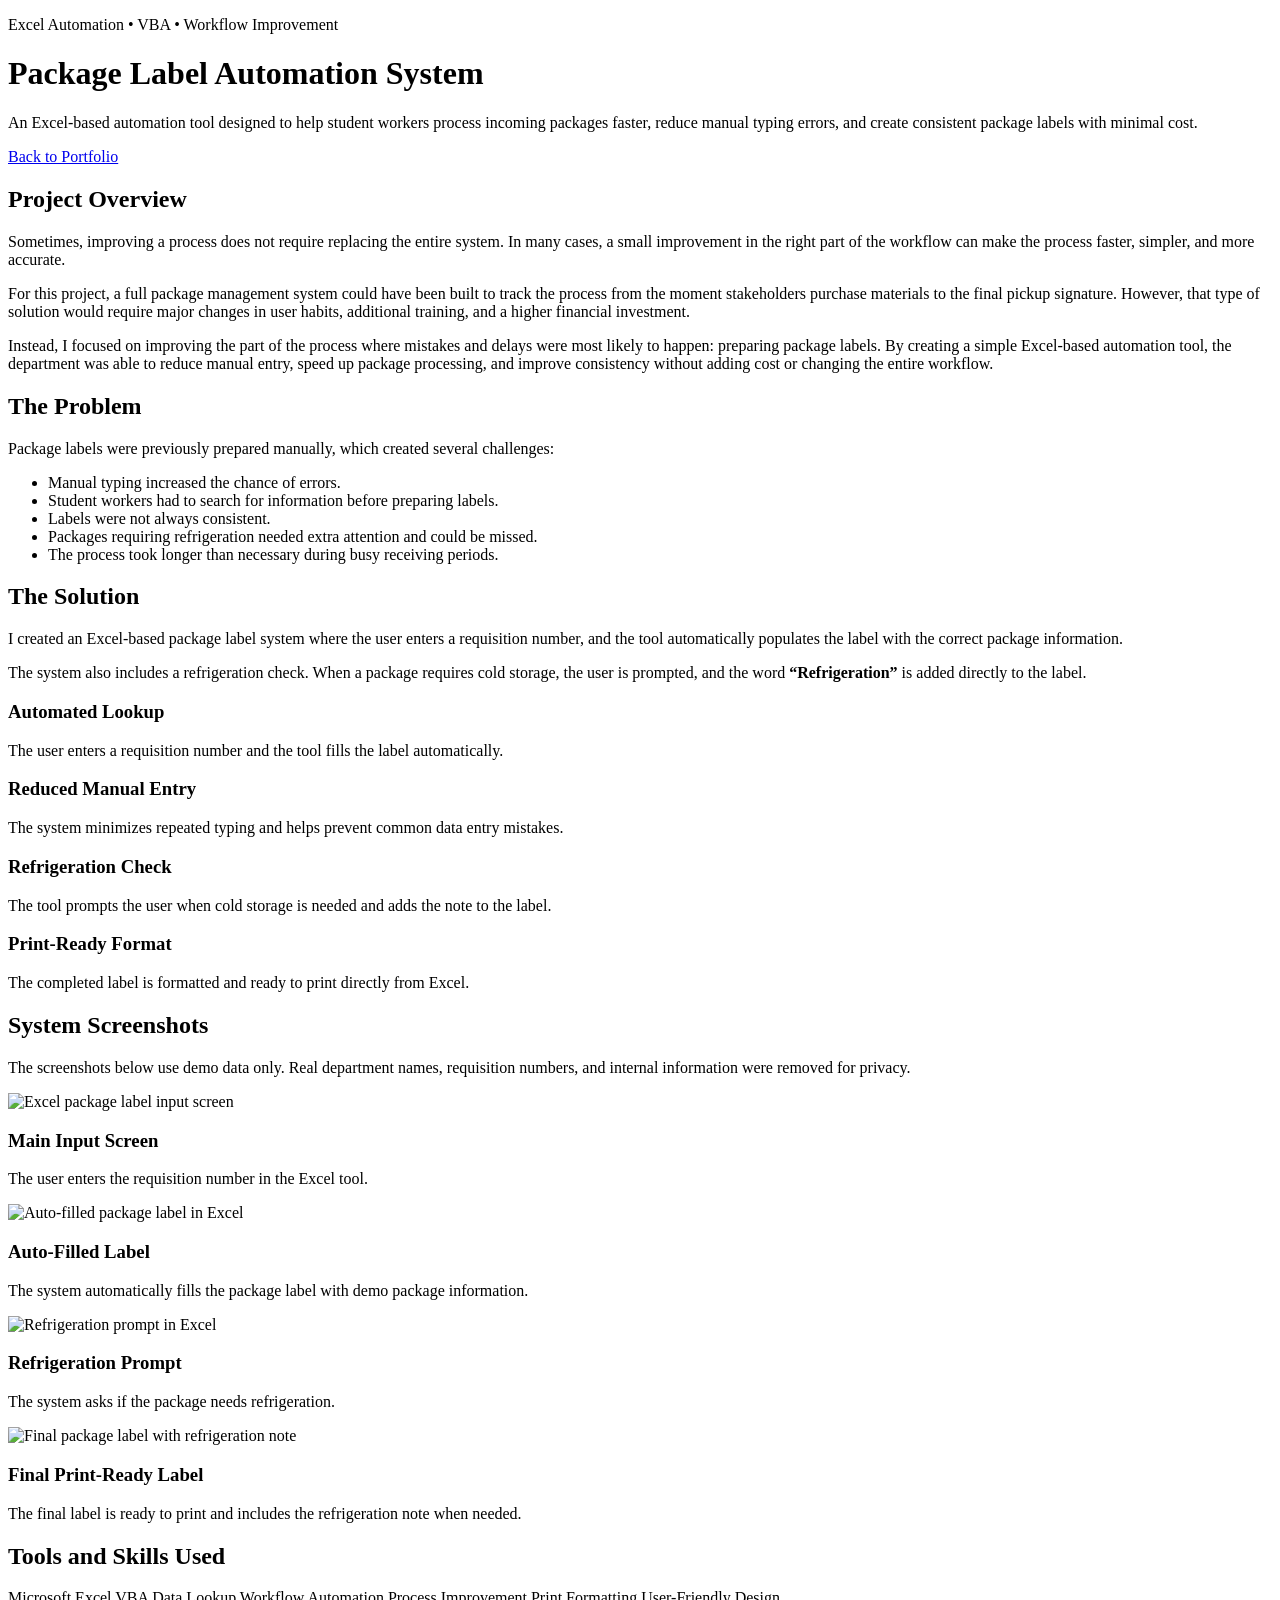
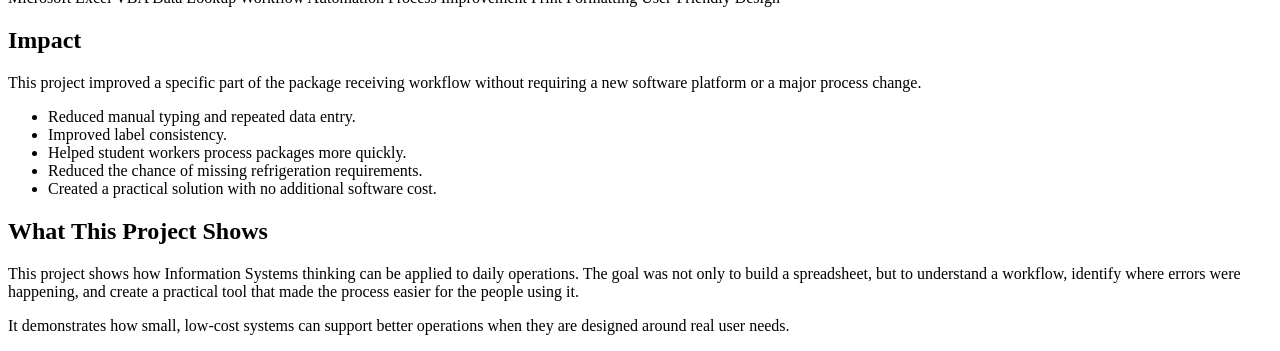
==== package-label-automation.html @ cb5b24fd "Create package-label-automation.html" ====
<!doctype html>
<html lang="en">
<head>
  <meta charset="utf-8">
  <meta name="viewport" content="width=device-width, initial-scale=1">
  <title>Package Label Automation System | Achille Prete</title>
  <meta name="description" content="Excel-based package label automation system that reduces manual entry, improves accuracy, and speeds up package processing.">

  <link rel="stylesheet" href="style.css">
</head>

<body>

  <!-- Header -->
  <header class="project-header">
    <div class="container">
      <p class="project-label">Excel Automation • VBA • Workflow Improvement</p>

      <h1>Package Label Automation System</h1>

      <p class="project-intro">
        An Excel-based automation tool designed to help student workers process incoming packages faster,
        reduce manual typing errors, and create consistent package labels with minimal cost.
      </p>

      <div class="header-actions">
        <a href="index.html" class="btn-secondary">Back to Portfolio</a>
      </div>
    </div>
  </header>

  <!-- Main Content -->
  <main class="project-main">

    <!-- Overview -->
    <section class="project-section">
      <div class="container">
        <h2>Project Overview</h2>

        <p>
          Sometimes, improving a process does not require replacing the entire system.
          In many cases, a small improvement in the right part of the workflow can make the process
          faster, simpler, and more accurate.
        </p>

        <p>
          For this project, a full package management system could have been built to track the process
          from the moment stakeholders purchase materials to the final pickup signature. However, that type
          of solution would require major changes in user habits, additional training, and a higher financial
          investment.
        </p>

        <p>
          Instead, I focused on improving the part of the process where mistakes and delays were most likely
          to happen: preparing package labels. By creating a simple Excel-based automation tool, the department
          was able to reduce manual entry, speed up package processing, and improve consistency without adding cost
          or changing the entire workflow.
        </p>
      </div>
    </section>

    <!-- Problem -->
    <section class="project-section light-section">
      <div class="container">
        <h2>The Problem</h2>

        <p>
          Package labels were previously prepared manually, which created several challenges:
        </p>

        <ul>
          <li>Manual typing increased the chance of errors.</li>
          <li>Student workers had to search for information before preparing labels.</li>
          <li>Labels were not always consistent.</li>
          <li>Packages requiring refrigeration needed extra attention and could be missed.</li>
          <li>The process took longer than necessary during busy receiving periods.</li>
        </ul>
      </div>
    </section>

    <!-- Solution -->
    <section class="project-section">
      <div class="container">
        <h2>The Solution</h2>

        <p>
          I created an Excel-based package label system where the user enters a requisition number,
          and the tool automatically populates the label with the correct package information.
        </p>

        <p>
          The system also includes a refrigeration check. When a package requires cold storage,
          the user is prompted, and the word <strong>“Refrigeration”</strong> is added directly to the label.
        </p>

        <div class="feature-grid">
          <div class="feature-card">
            <h3>Automated Lookup</h3>
            <p>
              The user enters a requisition number and the tool fills the label automatically.
            </p>
          </div>

          <div class="feature-card">
            <h3>Reduced Manual Entry</h3>
            <p>
              The system minimizes repeated typing and helps prevent common data entry mistakes.
            </p>
          </div>

          <div class="feature-card">
            <h3>Refrigeration Check</h3>
            <p>
              The tool prompts the user when cold storage is needed and adds the note to the label.
            </p>
          </div>

          <div class="feature-card">
            <h3>Print-Ready Format</h3>
            <p>
              The completed label is formatted and ready to print directly from Excel.
            </p>
          </div>
        </div>
      </div>
    </section>

    <!-- Screenshots -->
    <section class="project-section light-section">
      <div class="container">
        <h2>System Screenshots</h2>

        <p>
          The screenshots below use demo data only. Real department names, requisition numbers,
          and internal information were removed for privacy.
        </p>

        <div class="screenshot-grid">
          <div class="screenshot-card">
            <img src="images/package-label-input.png" alt="Excel package label input screen">
            <h3>Main Input Screen</h3>
            <p>
              The user enters the requisition number in the Excel tool.
            </p>
          </div>

          <div class="screenshot-card">
            <img src="images/package-label-filled.png" alt="Auto-filled package label in Excel">
            <h3>Auto-Filled Label</h3>
            <p>
              The system automatically fills the package label with demo package information.
            </p>
          </div>

          <div class="screenshot-card">
            <img src="images/package-label-refrigeration.png" alt="Refrigeration prompt in Excel">
            <h3>Refrigeration Prompt</h3>
            <p>
              The system asks if the package needs refrigeration.
            </p>
          </div>

          <div class="screenshot-card">
            <img src="images/package-label-final.png" alt="Final package label with refrigeration note">
            <h3>Final Print-Ready Label</h3>
            <p>
              The final label is ready to print and includes the refrigeration note when needed.
            </p>
          </div>
        </div>
      </div>
    </section>

    <!-- Tools -->
    <section class="project-section">
      <div class="container">
        <h2>Tools and Skills Used</h2>

        <div class="skills-list">
          <span>Microsoft Excel</span>
          <span>VBA</span>
          <span>Data Lookup</span>
          <span>Workflow Automation</span>
          <span>Process Improvement</span>
          <span>Print Formatting</span>
          <span>User-Friendly Design</span>
        </div>
      </div>
    </section>

    <!-- Impact -->
    <section class="project-section light-section">
      <div class="container">
        <h2>Impact</h2>

        <p>
          This project improved a specific part of the package receiving workflow without requiring a new
          software platform or a major process change.
        </p>

        <ul>
          <li>Reduced manual typing and repeated data entry.</li>
          <li>Improved label consistency.</li>
          <li>Helped student workers process packages more quickly.</li>
          <li>Reduced the chance of missing refrigeration requirements.</li>
          <li>Created a practical solution with no additional software cost.</li>
        </ul>
      </div>
    </section>

    <!-- Reflection -->
    <section class="project-section">
      <div class="container">
        <h2>What This Project Shows</h2>

        <p>
          This project shows how Information Systems thinking can be applied to daily operations.
          The goal was not only to build a spreadsheet, but to understand a workflow, identify where errors
          were happening, and create a practical tool that made the process easier for the people using it.
        </p>

        <p>
          It demonstrates how small, low-cost systems can support better operations when they are designed
          around real user needs.
        </p>
      </div>
    </section>

  </main>

</body>
</html>
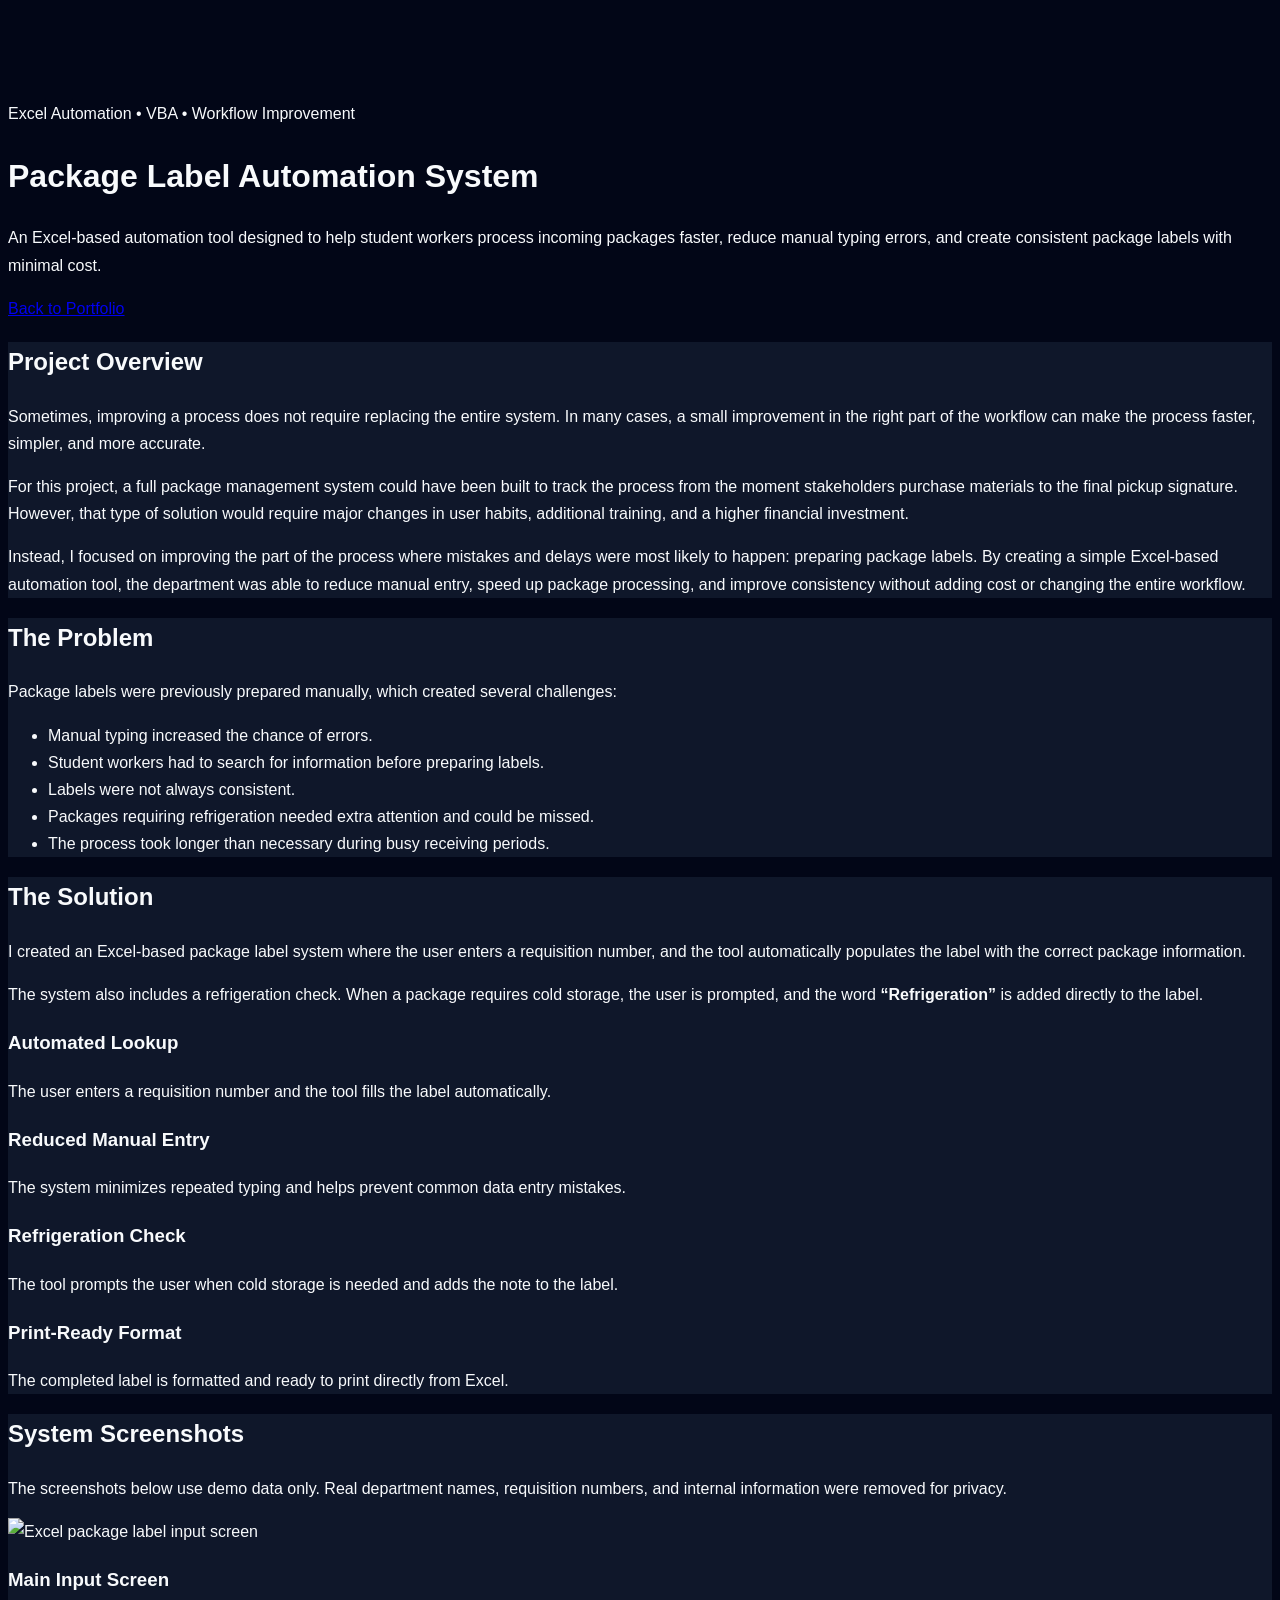
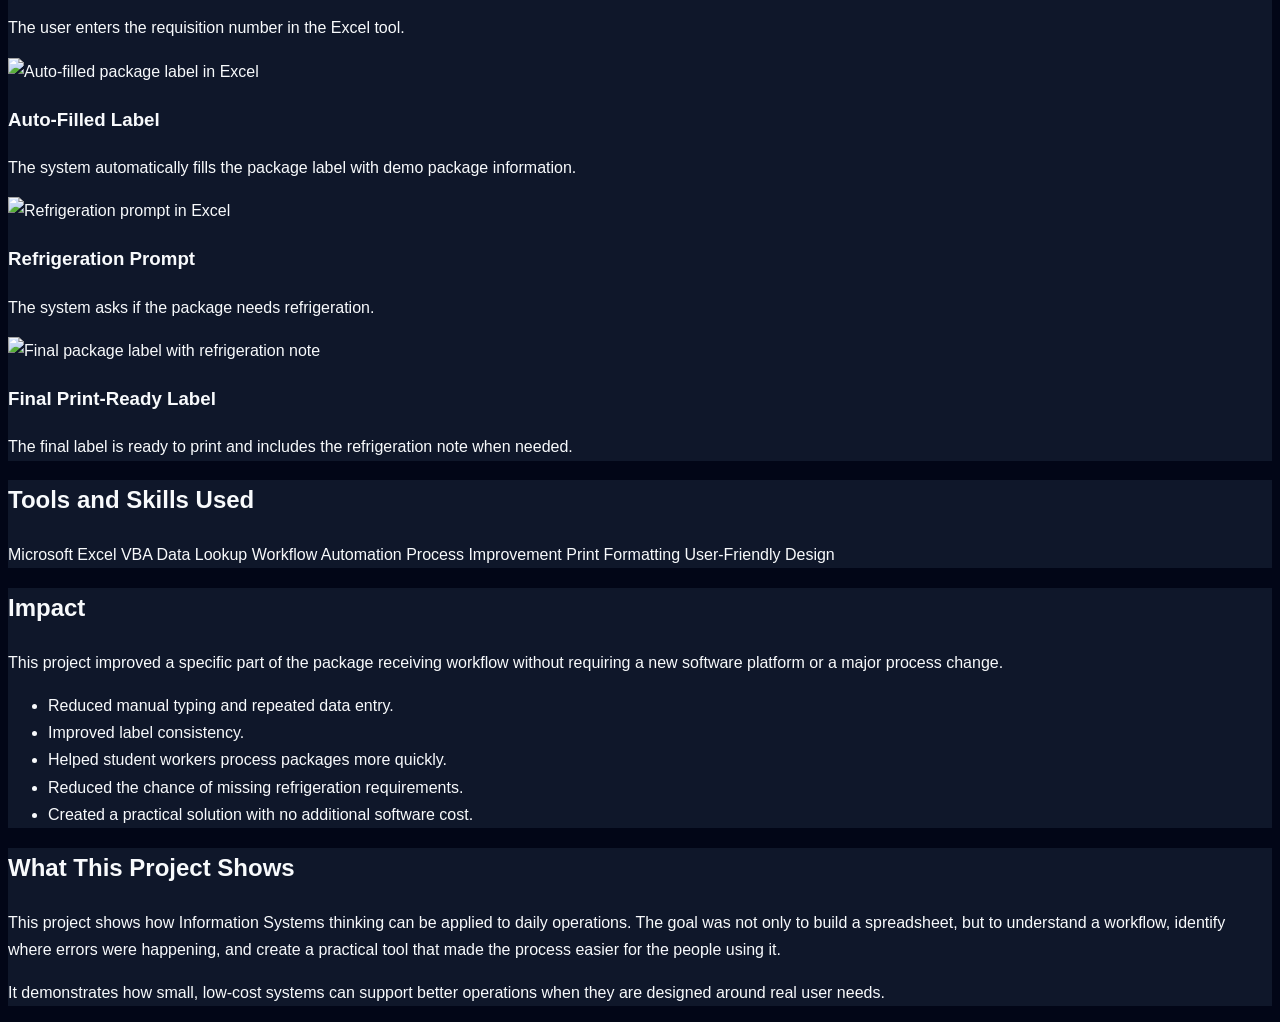
==== commit 032971e6: "Update package-label-automation.html" ====
--- a/package-label-automation.html
+++ b/package-label-automation.html
@@ -6,11 +6,10 @@
   <title>Package Label Automation System | Achille Prete</title>
   <meta name="description" content="Excel-based package label automation system that reduces manual entry, improves accuracy, and speeds up package processing.">
 
-  <link rel="stylesheet" href="style.css">
+  <link rel="stylesheet" href="assets/css/styles.css">
 </head>
 
 <body>
-
   <!-- Header -->
   <header class="project-header">
     <div class="container">
--- a/assets/css/styles.css
+++ b/assets/css/styles.css
@@ -0,0 +1,262 @@
+:root {
+  --primary: #60a5fa;
+  --primary-dark: #3b82f6;
+  --dark: #020617;
+  --dark-soft: #0f172a;
+  --card: #111827;
+  --card-light: #1f2937;
+  --text: #f8fafc;
+  --muted: #cbd5e1;
+  --muted-dark: #94a3b8;
+  --border: rgba(148, 163, 184, 0.22);
+}
+
+body {
+  padding-top: 76px;
+  font-family: Arial, Helvetica, sans-serif;
+  color: var(--text);
+  background: var(--dark);
+  line-height: 1.7;
+}
+
+section {
+  scroll-margin-top: 90px;
+}
+
+/* Navigation */
+.navbar {
+  background: rgba(2, 6, 23, 0.92) !important;
+  backdrop-filter: blur(14px);
+  border-bottom: 1px solid var(--border) !important;
+}
+
+.navbar-brand {
+  color: var(--text) !important;
+  letter-spacing: -0.02em;
+}
+
+.nav-link {
+  color: var(--muted) !important;
+  font-weight: 500;
+}
+
+.nav-link:hover {
+  color: var(--primary) !important;
+}
+
+/* Hero */
+.hero-section {
+  background:
+    radial-gradient(circle at top left, rgba(96, 165, 250, 0.22), transparent 32%),
+    radial-gradient(circle at bottom right, rgba(59, 130, 246, 0.14), transparent 35%),
+    linear-gradient(135deg, #020617 0%, #0f172a 100%);
+}
+
+.eyebrow,
+.section-label {
+  color: var(--primary);
+  font-size: 0.82rem;
+  font-weight: 700;
+  letter-spacing: 0.12em;
+  text-transform: uppercase;
+}
+
+.hero-section .lead {
+  max-width: 760px;
+  color: var(--muted);
+}
+
+.hero-summary {
+  max-width: 720px;
+  color: var(--muted-dark);
+}
+
+/* Profile photo */
+.profile-card {
+  background: rgba(15, 23, 42, 0.88);
+  border: 1px solid var(--border);
+  border-radius: 28px;
+  padding: 22px;
+  box-shadow: 0 24px 70px rgba(0, 0, 0, 0.45);
+}
+
+.profile-photo {
+  width: 100%;
+  height: 380px;
+  object-fit: cover;
+  border-radius: 22px;
+}
+
+.profile-note {
+  padding: 18px 4px 0;
+}
+
+.profile-note h2 {
+  color: var(--text);
+}
+
+.profile-note p {
+  color: var(--muted-dark);
+}
+
+/* Impact section */
+.impact-section {
+  background: #020617;
+  border-top: 1px solid var(--border);
+  border-bottom: 1px solid var(--border);
+}
+
+.impact-card {
+  padding: 24px 16px;
+  background: var(--card);
+  border: 1px solid var(--border);
+  border-radius: 20px;
+  height: 100%;
+}
+
+.impact-card h2 {
+  color: var(--text);
+}
+
+.impact-card p {
+  color: var(--muted-dark);
+  font-size: 0.95rem;
+}
+
+/* General text */
+.text-muted {
+  color: var(--muted-dark) !important;
+}
+
+.project-section {
+  background: #0f172a;
+}
+
+/* Cards */
+.card,
+.skill-card {
+  border: 1px solid var(--border);
+  border-radius: 20px;
+  background: var(--card);
+  color: var(--text);
+}
+
+.project-card {
+  box-shadow: 0 16px 45px rgba(0, 0, 0, 0.35);
+  transition: transform 0.2s ease, box-shadow 0.2s ease, border-color 0.2s ease;
+}
+
+.project-card:hover {
+  transform: translateY(-4px);
+  box-shadow: 0 24px 60px rgba(0, 0, 0, 0.55);
+  border-color: rgba(96, 165, 250, 0.45);
+}
+
+.featured-project {
+  border-color: rgba(96, 165, 250, 0.5);
+}
+
+.project-card .card-body {
+  padding: 28px;
+}
+
+.project-problem {
+  color: var(--muted);
+  font-weight: 500;
+}
+
+.project-list {
+  padding-left: 1.1rem;
+  color: var(--muted-dark);
+}
+
+.tools {
+  color: var(--text);
+  font-size: 0.9rem;
+  font-weight: 700;
+}
+
+.skill-card {
+  padding: 24px;
+}
+
+/* Buttons */
+.btn {
+  border-radius: 999px;
+  font-weight: 600;
+}
+
+.btn-primary {
+  background: var(--primary-dark);
+  border-color: var(--primary-dark);
+}
+
+.btn-primary:hover {
+  background: var(--primary);
+  border-color: var(--primary);
+  color: #020617;
+}
+
+.btn-outline-primary {
+  color: var(--primary);
+  border-color: var(--primary);
+}
+
+.btn-outline-primary:hover {
+  background: var(--primary);
+  border-color: var(--primary);
+  color: #020617;
+}
+
+.btn-outline-secondary {
+  color: var(--muted);
+  border-color: var(--muted-dark);
+}
+
+.btn-outline-secondary:hover {
+  background: var(--muted);
+  color: #020617;
+  border-color: var(--muted);
+}
+
+.btn-outline-light:hover {
+  color: #020617;
+}
+
+/* Badges */
+.badge {
+  font-weight: 700;
+  border-radius: 999px;
+  padding: 0.45rem 0.7rem;
+}
+
+/* Contact */
+.contact-section {
+  background:
+    radial-gradient(circle at top right, rgba(96, 165, 250, 0.25), transparent 30%),
+    #020617;
+  color: #ffffff;
+  border-top: 1px solid var(--border);
+}
+
+/* Footer */
+footer {
+  background: #020617;
+  border-top: 1px solid var(--border) !important;
+}
+
+footer p {
+  color: var(--muted-dark);
+}
+
+/* Mobile */
+@media (max-width: 991px) {
+  .hero-section {
+    padding-top: 48px;
+    padding-bottom: 48px;
+  }
+
+  .profile-photo {
+    height: 320px;
+  }
+}
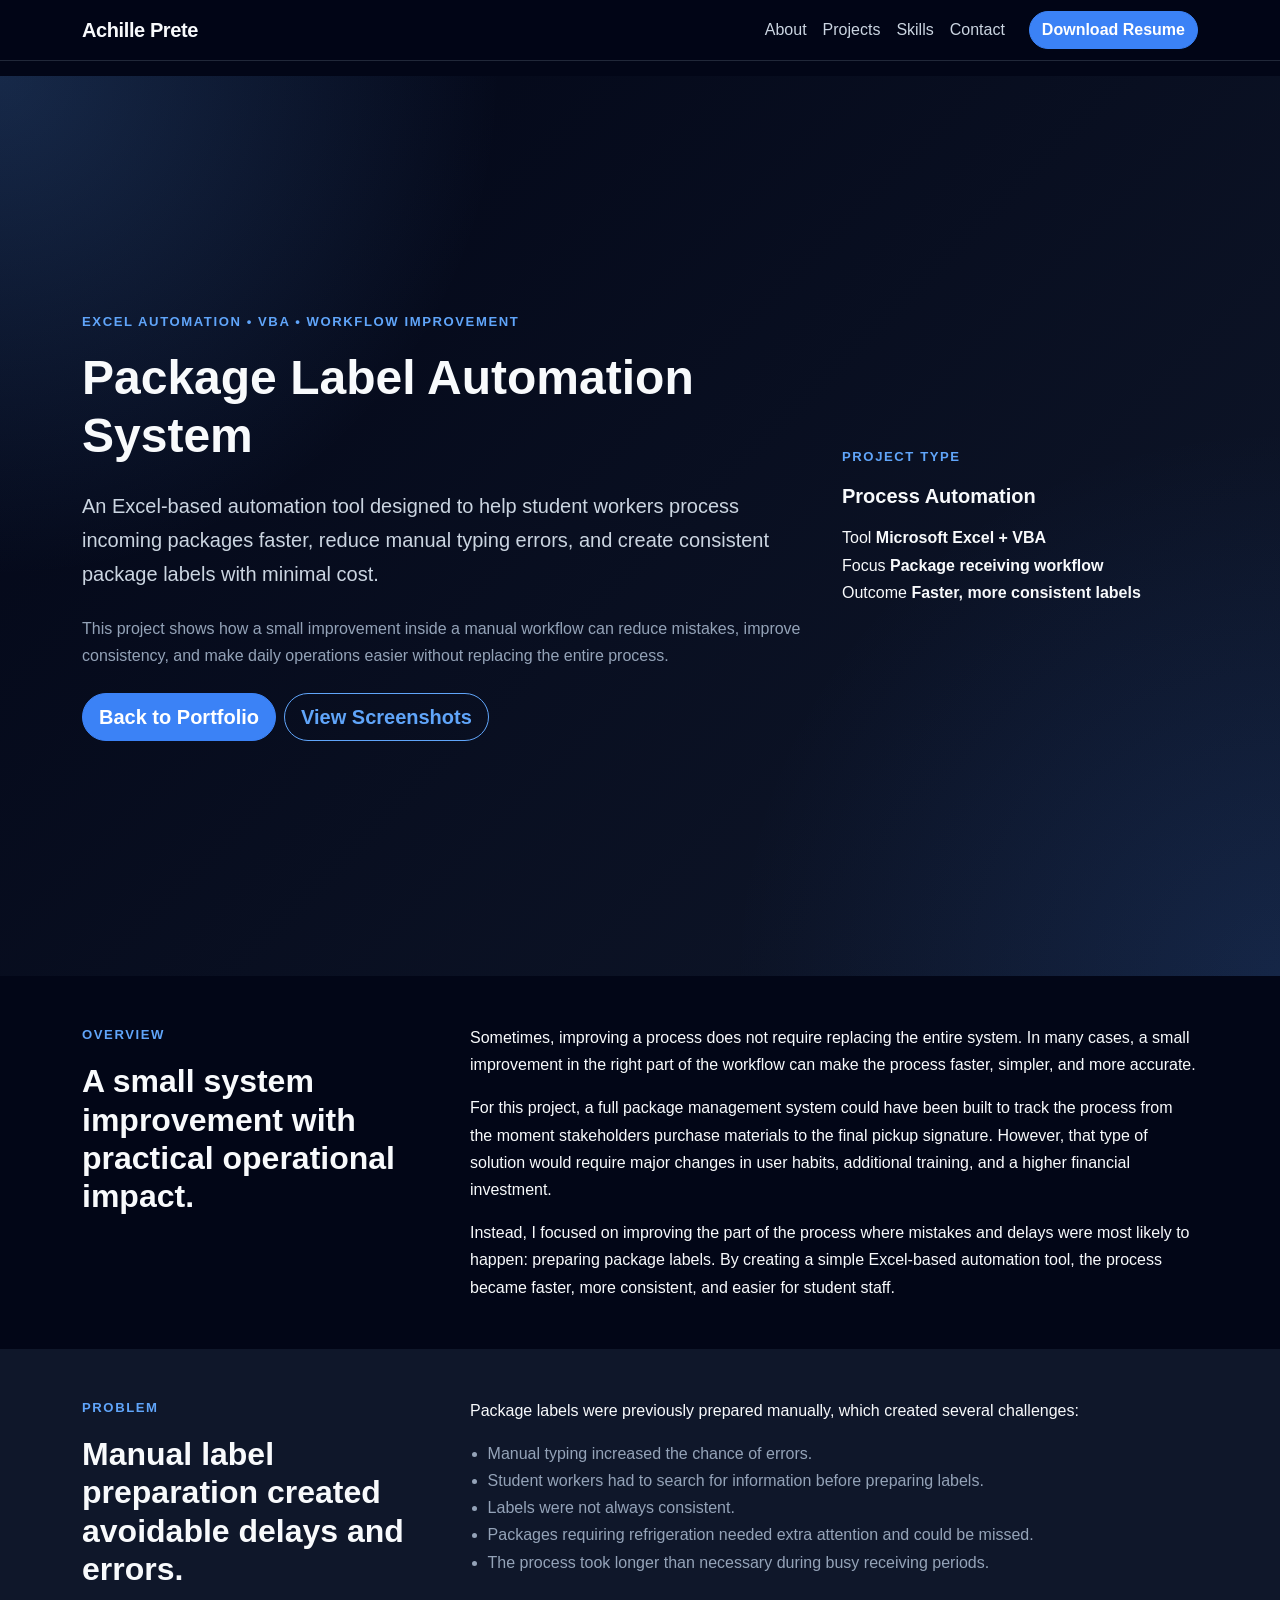
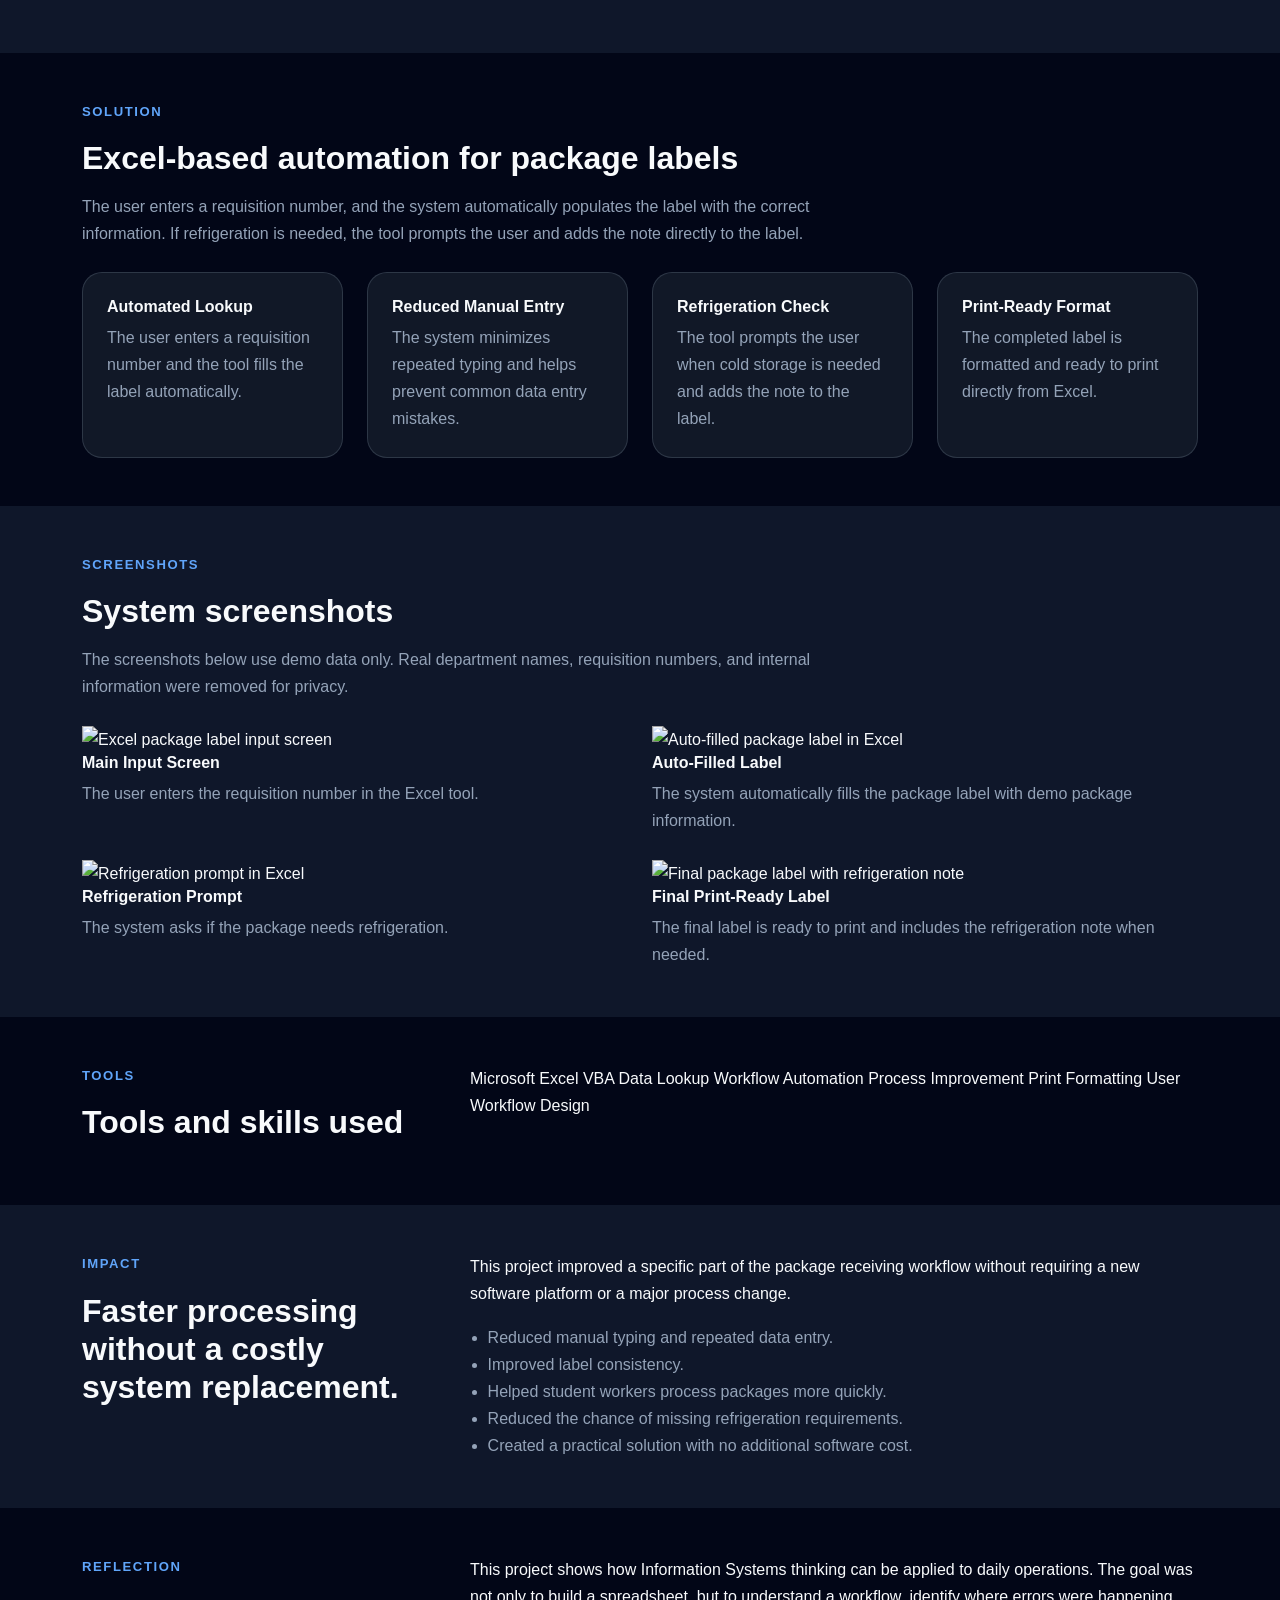
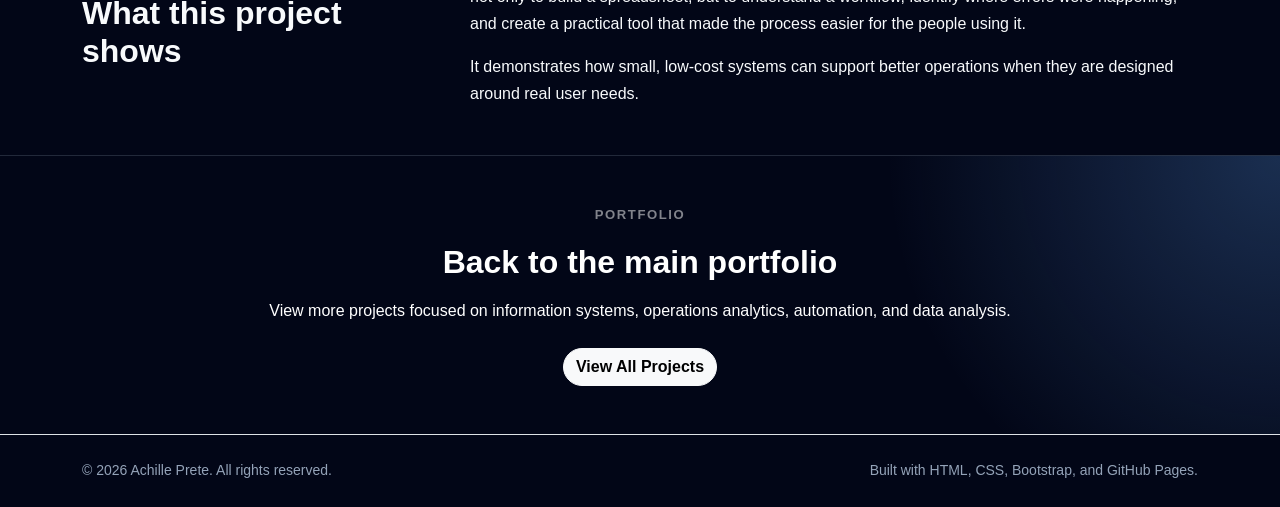
==== commit 3c99e532: "Update package-label-automation.html" ====
--- a/package-label-automation.html
+++ b/package-label-automation.html
@@ -6,226 +6,415 @@
   <title>Package Label Automation System | Achille Prete</title>
   <meta name="description" content="Excel-based package label automation system that reduces manual entry, improves accuracy, and speeds up package processing.">
 
+  <!-- Bootstrap CSS -->
+  <link href="https://cdn.jsdelivr.net/npm/bootstrap@5.3.3/dist/css/bootstrap.min.css" rel="stylesheet">
+
+  <!-- Main Portfolio CSS -->
   <link rel="stylesheet" href="assets/css/styles.css">
 </head>
 
 <body>
-  <!-- Header -->
-  <header class="project-header">
+
+  <!-- Navigation -->
+  <nav class="navbar navbar-expand-lg navbar-dark border-bottom fixed-top">
     <div class="container">
-      <p class="project-label">Excel Automation • VBA • Workflow Improvement</p>
-
-      <h1>Package Label Automation System</h1>
-
-      <p class="project-intro">
-        An Excel-based automation tool designed to help student workers process incoming packages faster,
-        reduce manual typing errors, and create consistent package labels with minimal cost.
-      </p>
-
-      <div class="header-actions">
-        <a href="index.html" class="btn-secondary">Back to Portfolio</a>
+      <a class="navbar-brand fw-bold" href="index.html">Achille Prete</a>
+
+      <button class="navbar-toggler" type="button" data-bs-toggle="collapse" data-bs-target="#mainNav" aria-controls="mainNav" aria-expanded="false" aria-label="Toggle navigation">
+        <span class="navbar-toggler-icon"></span>
+      </button>
+
+      <div class="collapse navbar-collapse" id="mainNav">
+        <ul class="navbar-nav ms-auto mb-2 mb-lg-0">
+          <li class="nav-item"><a class="nav-link" href="index.html#about">About</a></li>
+          <li class="nav-item"><a class="nav-link" href="index.html#projects">Projects</a></li>
+          <li class="nav-item"><a class="nav-link" href="index.html#skills">Skills</a></li>
+          <li class="nav-item"><a class="nav-link" href="index.html#contact">Contact</a></li>
+        </ul>
+
+        <a class="btn btn-primary ms-lg-3" href="assets/resume/Achille_Prete_Public_Resume.pdf">
+          Download Resume
+        </a>
+      </div>
+    </div>
+  </nav>
+
+  <!-- Project Hero -->
+  <header class="hero-section project-hero">
+    <div class="container">
+      <div class="row align-items-center min-vh-100">
+
+        <div class="col-lg-8">
+          <p class="eyebrow mb-3">
+            Excel Automation • VBA • Workflow Improvement
+          </p>
+
+          <h1 class="display-5 fw-bold mb-4">
+            Package Label Automation System
+          </h1>
+
+          <p class="lead mb-4">
+            An Excel-based automation tool designed to help student workers process incoming packages faster,
+            reduce manual typing errors, and create consistent package labels with minimal cost.
+          </p>
+
+          <p class="hero-summary mb-4">
+            This project shows how a small improvement inside a manual workflow can reduce mistakes,
+            improve consistency, and make daily operations easier without replacing the entire process.
+          </p>
+
+          <div class="d-flex flex-wrap gap-2">
+            <a href="index.html#projects" class="btn btn-primary btn-lg">Back to Portfolio</a>
+            <a href="#screenshots" class="btn btn-outline-primary btn-lg">View Screenshots</a>
+          </div>
+        </div>
+
+        <div class="col-lg-4 mt-5 mt-lg-0">
+          <div class="project-summary-card">
+            <p class="section-label">Project Type</p>
+            <h2 class="h5 fw-bold mb-3">Process Automation</h2>
+
+            <div class="summary-item">
+              <span>Tool</span>
+              <strong>Microsoft Excel + VBA</strong>
+            </div>
+
+            <div class="summary-item">
+              <span>Focus</span>
+              <strong>Package receiving workflow</strong>
+            </div>
+
+            <div class="summary-item">
+              <span>Outcome</span>
+              <strong>Faster, more consistent labels</strong>
+            </div>
+          </div>
+        </div>
+
       </div>
     </div>
   </header>
 
-  <!-- Main Content -->
-  <main class="project-main">
+  <main>
 
     <!-- Overview -->
-    <section class="project-section">
-      <div class="container">
-        <h2>Project Overview</h2>
-
-        <p>
-          Sometimes, improving a process does not require replacing the entire system.
-          In many cases, a small improvement in the right part of the workflow can make the process
-          faster, simpler, and more accurate.
+    <section class="py-5">
+      <div class="container">
+        <div class="row align-items-start g-5">
+
+          <div class="col-lg-4">
+            <p class="section-label">Overview</p>
+            <h2 class="fw-bold mb-3">
+              A small system improvement with practical operational impact.
+            </h2>
+          </div>
+
+          <div class="col-lg-8">
+            <div class="content-card">
+              <p>
+                Sometimes, improving a process does not require replacing the entire system.
+                In many cases, a small improvement in the right part of the workflow can make the process
+                faster, simpler, and more accurate.
+              </p>
+
+              <p>
+                For this project, a full package management system could have been built to track the process
+                from the moment stakeholders purchase materials to the final pickup signature. However, that type
+                of solution would require major changes in user habits, additional training, and a higher financial
+                investment.
+              </p>
+
+              <p class="mb-0">
+                Instead, I focused on improving the part of the process where mistakes and delays were most likely
+                to happen: preparing package labels. By creating a simple Excel-based automation tool, the process
+                became faster, more consistent, and easier for student staff.
+              </p>
+            </div>
+          </div>
+
+        </div>
+      </div>
+    </section>
+
+    <!-- Problem -->
+    <section class="py-5 project-section">
+      <div class="container">
+        <div class="row align-items-start g-5">
+
+          <div class="col-lg-4">
+            <p class="section-label">Problem</p>
+            <h2 class="fw-bold mb-3">
+              Manual label preparation created avoidable delays and errors.
+            </h2>
+          </div>
+
+          <div class="col-lg-8">
+            <div class="content-card">
+              <p>
+                Package labels were previously prepared manually, which created several challenges:
+              </p>
+
+              <ul class="project-list mb-0">
+                <li>Manual typing increased the chance of errors.</li>
+                <li>Student workers had to search for information before preparing labels.</li>
+                <li>Labels were not always consistent.</li>
+                <li>Packages requiring refrigeration needed extra attention and could be missed.</li>
+                <li>The process took longer than necessary during busy receiving periods.</li>
+              </ul>
+            </div>
+          </div>
+
+        </div>
+      </div>
+    </section>
+
+    <!-- Solution -->
+    <section class="py-5">
+      <div class="container">
+
+        <div class="row mb-4">
+          <div class="col-lg-8">
+            <p class="section-label">Solution</p>
+            <h2 class="fw-bold mb-3">Excel-based automation for package labels</h2>
+            <p class="text-muted mb-0">
+              The user enters a requisition number, and the system automatically populates the label with the correct information.
+              If refrigeration is needed, the tool prompts the user and adds the note directly to the label.
+            </p>
+          </div>
+        </div>
+
+        <div class="row g-4">
+
+          <div class="col-md-6 col-xl-3">
+            <div class="skill-card h-100">
+              <h3 class="h6 fw-bold">Automated Lookup</h3>
+              <p class="text-muted mb-0">
+                The user enters a requisition number and the tool fills the label automatically.
+              </p>
+            </div>
+          </div>
+
+          <div class="col-md-6 col-xl-3">
+            <div class="skill-card h-100">
+              <h3 class="h6 fw-bold">Reduced Manual Entry</h3>
+              <p class="text-muted mb-0">
+                The system minimizes repeated typing and helps prevent common data entry mistakes.
+              </p>
+            </div>
+          </div>
+
+          <div class="col-md-6 col-xl-3">
+            <div class="skill-card h-100">
+              <h3 class="h6 fw-bold">Refrigeration Check</h3>
+              <p class="text-muted mb-0">
+                The tool prompts the user when cold storage is needed and adds the note to the label.
+              </p>
+            </div>
+          </div>
+
+          <div class="col-md-6 col-xl-3">
+            <div class="skill-card h-100">
+              <h3 class="h6 fw-bold">Print-Ready Format</h3>
+              <p class="text-muted mb-0">
+                The completed label is formatted and ready to print directly from Excel.
+              </p>
+            </div>
+          </div>
+
+        </div>
+      </div>
+    </section>
+
+    <!-- Screenshots -->
+    <section id="screenshots" class="py-5 project-section">
+      <div class="container">
+
+        <div class="row mb-4">
+          <div class="col-lg-8">
+            <p class="section-label">Screenshots</p>
+            <h2 class="fw-bold mb-3">System screenshots</h2>
+            <p class="text-muted mb-0">
+              The screenshots below use demo data only. Real department names, requisition numbers,
+              and internal information were removed for privacy.
+            </p>
+          </div>
+        </div>
+
+        <div class="row g-4">
+
+          <div class="col-md-6">
+            <div class="screenshot-card">
+              <img src="assets/img/package-label-input.png" alt="Excel package label input screen">
+              <div class="screenshot-body">
+                <h3 class="h6 fw-bold">Main Input Screen</h3>
+                <p class="text-muted mb-0">
+                  The user enters the requisition number in the Excel tool.
+                </p>
+              </div>
+            </div>
+          </div>
+
+          <div class="col-md-6">
+            <div class="screenshot-card">
+              <img src="assets/img/package-label-filled.png" alt="Auto-filled package label in Excel">
+              <div class="screenshot-body">
+                <h3 class="h6 fw-bold">Auto-Filled Label</h3>
+                <p class="text-muted mb-0">
+                  The system automatically fills the package label with demo package information.
+                </p>
+              </div>
+            </div>
+          </div>
+
+          <div class="col-md-6">
+            <div class="screenshot-card">
+              <img src="assets/img/package-label-refrigeration.png" alt="Refrigeration prompt in Excel">
+              <div class="screenshot-body">
+                <h3 class="h6 fw-bold">Refrigeration Prompt</h3>
+                <p class="text-muted mb-0">
+                  The system asks if the package needs refrigeration.
+                </p>
+              </div>
+            </div>
+          </div>
+
+          <div class="col-md-6">
+            <div class="screenshot-card">
+              <img src="assets/img/package-label-final.png" alt="Final package label with refrigeration note">
+              <div class="screenshot-body">
+                <h3 class="h6 fw-bold">Final Print-Ready Label</h3>
+                <p class="text-muted mb-0">
+                  The final label is ready to print and includes the refrigeration note when needed.
+                </p>
+              </div>
+            </div>
+          </div>
+
+        </div>
+      </div>
+    </section>
+
+    <!-- Tools -->
+    <section class="py-5">
+      <div class="container">
+
+        <div class="row align-items-start g-5">
+          <div class="col-lg-4">
+            <p class="section-label">Tools</p>
+            <h2 class="fw-bold mb-3">Tools and skills used</h2>
+          </div>
+
+          <div class="col-lg-8">
+            <div class="content-card">
+              <div class="skills-list">
+                <span>Microsoft Excel</span>
+                <span>VBA</span>
+                <span>Data Lookup</span>
+                <span>Workflow Automation</span>
+                <span>Process Improvement</span>
+                <span>Print Formatting</span>
+                <span>User Workflow Design</span>
+              </div>
+            </div>
+          </div>
+        </div>
+
+      </div>
+    </section>
+
+    <!-- Impact -->
+    <section class="py-5 project-section">
+      <div class="container">
+        <div class="row align-items-start g-5">
+
+          <div class="col-lg-4">
+            <p class="section-label">Impact</p>
+            <h2 class="fw-bold mb-3">
+              Faster processing without a costly system replacement.
+            </h2>
+          </div>
+
+          <div class="col-lg-8">
+            <div class="content-card">
+              <p>
+                This project improved a specific part of the package receiving workflow without requiring a new
+                software platform or a major process change.
+              </p>
+
+              <ul class="project-list mb-0">
+                <li>Reduced manual typing and repeated data entry.</li>
+                <li>Improved label consistency.</li>
+                <li>Helped student workers process packages more quickly.</li>
+                <li>Reduced the chance of missing refrigeration requirements.</li>
+                <li>Created a practical solution with no additional software cost.</li>
+              </ul>
+            </div>
+          </div>
+
+        </div>
+      </div>
+    </section>
+
+    <!-- Reflection -->
+    <section class="py-5">
+      <div class="container">
+        <div class="row align-items-start g-5">
+
+          <div class="col-lg-4">
+            <p class="section-label">Reflection</p>
+            <h2 class="fw-bold mb-3">
+              What this project shows
+            </h2>
+          </div>
+
+          <div class="col-lg-8">
+            <div class="content-card">
+              <p>
+                This project shows how Information Systems thinking can be applied to daily operations.
+                The goal was not only to build a spreadsheet, but to understand a workflow, identify where errors
+                were happening, and create a practical tool that made the process easier for the people using it.
+              </p>
+
+              <p class="mb-0">
+                It demonstrates how small, low-cost systems can support better operations when they are designed
+                around real user needs.
+              </p>
+            </div>
+          </div>
+
+        </div>
+      </div>
+    </section>
+
+    <!-- Bottom CTA -->
+    <section class="contact-section py-5">
+      <div class="container text-center">
+        <p class="section-label text-white-50">Portfolio</p>
+        <h2 class="fw-bold mb-3">Back to the main portfolio</h2>
+        <p class="mb-4">
+          View more projects focused on information systems, operations analytics, automation, and data analysis.
         </p>
 
-        <p>
-          For this project, a full package management system could have been built to track the process
-          from the moment stakeholders purchase materials to the final pickup signature. However, that type
-          of solution would require major changes in user habits, additional training, and a higher financial
-          investment.
-        </p>
-
-        <p>
-          Instead, I focused on improving the part of the process where mistakes and delays were most likely
-          to happen: preparing package labels. By creating a simple Excel-based automation tool, the department
-          was able to reduce manual entry, speed up package processing, and improve consistency without adding cost
-          or changing the entire workflow.
-        </p>
-      </div>
-    </section>
-
-    <!-- Problem -->
-    <section class="project-section light-section">
-      <div class="container">
-        <h2>The Problem</h2>
-
-        <p>
-          Package labels were previously prepared manually, which created several challenges:
-        </p>
-
-        <ul>
-          <li>Manual typing increased the chance of errors.</li>
-          <li>Student workers had to search for information before preparing labels.</li>
-          <li>Labels were not always consistent.</li>
-          <li>Packages requiring refrigeration needed extra attention and could be missed.</li>
-          <li>The process took longer than necessary during busy receiving periods.</li>
-        </ul>
-      </div>
-    </section>
-
-    <!-- Solution -->
-    <section class="project-section">
-      <div class="container">
-        <h2>The Solution</h2>
-
-        <p>
-          I created an Excel-based package label system where the user enters a requisition number,
-          and the tool automatically populates the label with the correct package information.
-        </p>
-
-        <p>
-          The system also includes a refrigeration check. When a package requires cold storage,
-          the user is prompted, and the word <strong>“Refrigeration”</strong> is added directly to the label.
-        </p>
-
-        <div class="feature-grid">
-          <div class="feature-card">
-            <h3>Automated Lookup</h3>
-            <p>
-              The user enters a requisition number and the tool fills the label automatically.
-            </p>
-          </div>
-
-          <div class="feature-card">
-            <h3>Reduced Manual Entry</h3>
-            <p>
-              The system minimizes repeated typing and helps prevent common data entry mistakes.
-            </p>
-          </div>
-
-          <div class="feature-card">
-            <h3>Refrigeration Check</h3>
-            <p>
-              The tool prompts the user when cold storage is needed and adds the note to the label.
-            </p>
-          </div>
-
-          <div class="feature-card">
-            <h3>Print-Ready Format</h3>
-            <p>
-              The completed label is formatted and ready to print directly from Excel.
-            </p>
-          </div>
-        </div>
-      </div>
-    </section>
-
-    <!-- Screenshots -->
-    <section class="project-section light-section">
-      <div class="container">
-        <h2>System Screenshots</h2>
-
-        <p>
-          The screenshots below use demo data only. Real department names, requisition numbers,
-          and internal information were removed for privacy.
-        </p>
-
-        <div class="screenshot-grid">
-          <div class="screenshot-card">
-            <img src="images/package-label-input.png" alt="Excel package label input screen">
-            <h3>Main Input Screen</h3>
-            <p>
-              The user enters the requisition number in the Excel tool.
-            </p>
-          </div>
-
-          <div class="screenshot-card">
-            <img src="images/package-label-filled.png" alt="Auto-filled package label in Excel">
-            <h3>Auto-Filled Label</h3>
-            <p>
-              The system automatically fills the package label with demo package information.
-            </p>
-          </div>
-
-          <div class="screenshot-card">
-            <img src="images/package-label-refrigeration.png" alt="Refrigeration prompt in Excel">
-            <h3>Refrigeration Prompt</h3>
-            <p>
-              The system asks if the package needs refrigeration.
-            </p>
-          </div>
-
-          <div class="screenshot-card">
-            <img src="images/package-label-final.png" alt="Final package label with refrigeration note">
-            <h3>Final Print-Ready Label</h3>
-            <p>
-              The final label is ready to print and includes the refrigeration note when needed.
-            </p>
-          </div>
-        </div>
-      </div>
-    </section>
-
-    <!-- Tools -->
-    <section class="project-section">
-      <div class="container">
-        <h2>Tools and Skills Used</h2>
-
-        <div class="skills-list">
-          <span>Microsoft Excel</span>
-          <span>VBA</span>
-          <span>Data Lookup</span>
-          <span>Workflow Automation</span>
-          <span>Process Improvement</span>
-          <span>Print Formatting</span>
-          <span>User-Friendly Design</span>
-        </div>
-      </div>
-    </section>
-
-    <!-- Impact -->
-    <section class="project-section light-section">
-      <div class="container">
-        <h2>Impact</h2>
-
-        <p>
-          This project improved a specific part of the package receiving workflow without requiring a new
-          software platform or a major process change.
-        </p>
-
-        <ul>
-          <li>Reduced manual typing and repeated data entry.</li>
-          <li>Improved label consistency.</li>
-          <li>Helped student workers process packages more quickly.</li>
-          <li>Reduced the chance of missing refrigeration requirements.</li>
-          <li>Created a practical solution with no additional software cost.</li>
-        </ul>
-      </div>
-    </section>
-
-    <!-- Reflection -->
-    <section class="project-section">
-      <div class="container">
-        <h2>What This Project Shows</h2>
-
-        <p>
-          This project shows how Information Systems thinking can be applied to daily operations.
-          The goal was not only to build a spreadsheet, but to understand a workflow, identify where errors
-          were happening, and create a practical tool that made the process easier for the people using it.
-        </p>
-
-        <p>
-          It demonstrates how small, low-cost systems can support better operations when they are designed
-          around real user needs.
-        </p>
+        <a href="index.html#projects" class="btn btn-light">View All Projects</a>
       </div>
     </section>
 
   </main>
+
+  <footer class="py-4 border-top">
+    <div class="container d-flex flex-column flex-md-row justify-content-between align-items-center gap-2">
+      <p class="small mb-0">
+        &copy; 2026 Achille Prete. All rights reserved.
+      </p>
+
+      <p class="small mb-0">
+        Built with HTML, CSS, Bootstrap, and GitHub Pages.
+      </p>
+    </div>
+  </footer>
+
+  <!-- Bootstrap JS -->
+  <script src="https://cdn.jsdelivr.net/npm/bootstrap@5.3.3/dist/js/bootstrap.bundle.min.js"></script>
 
 </body>
 </html>
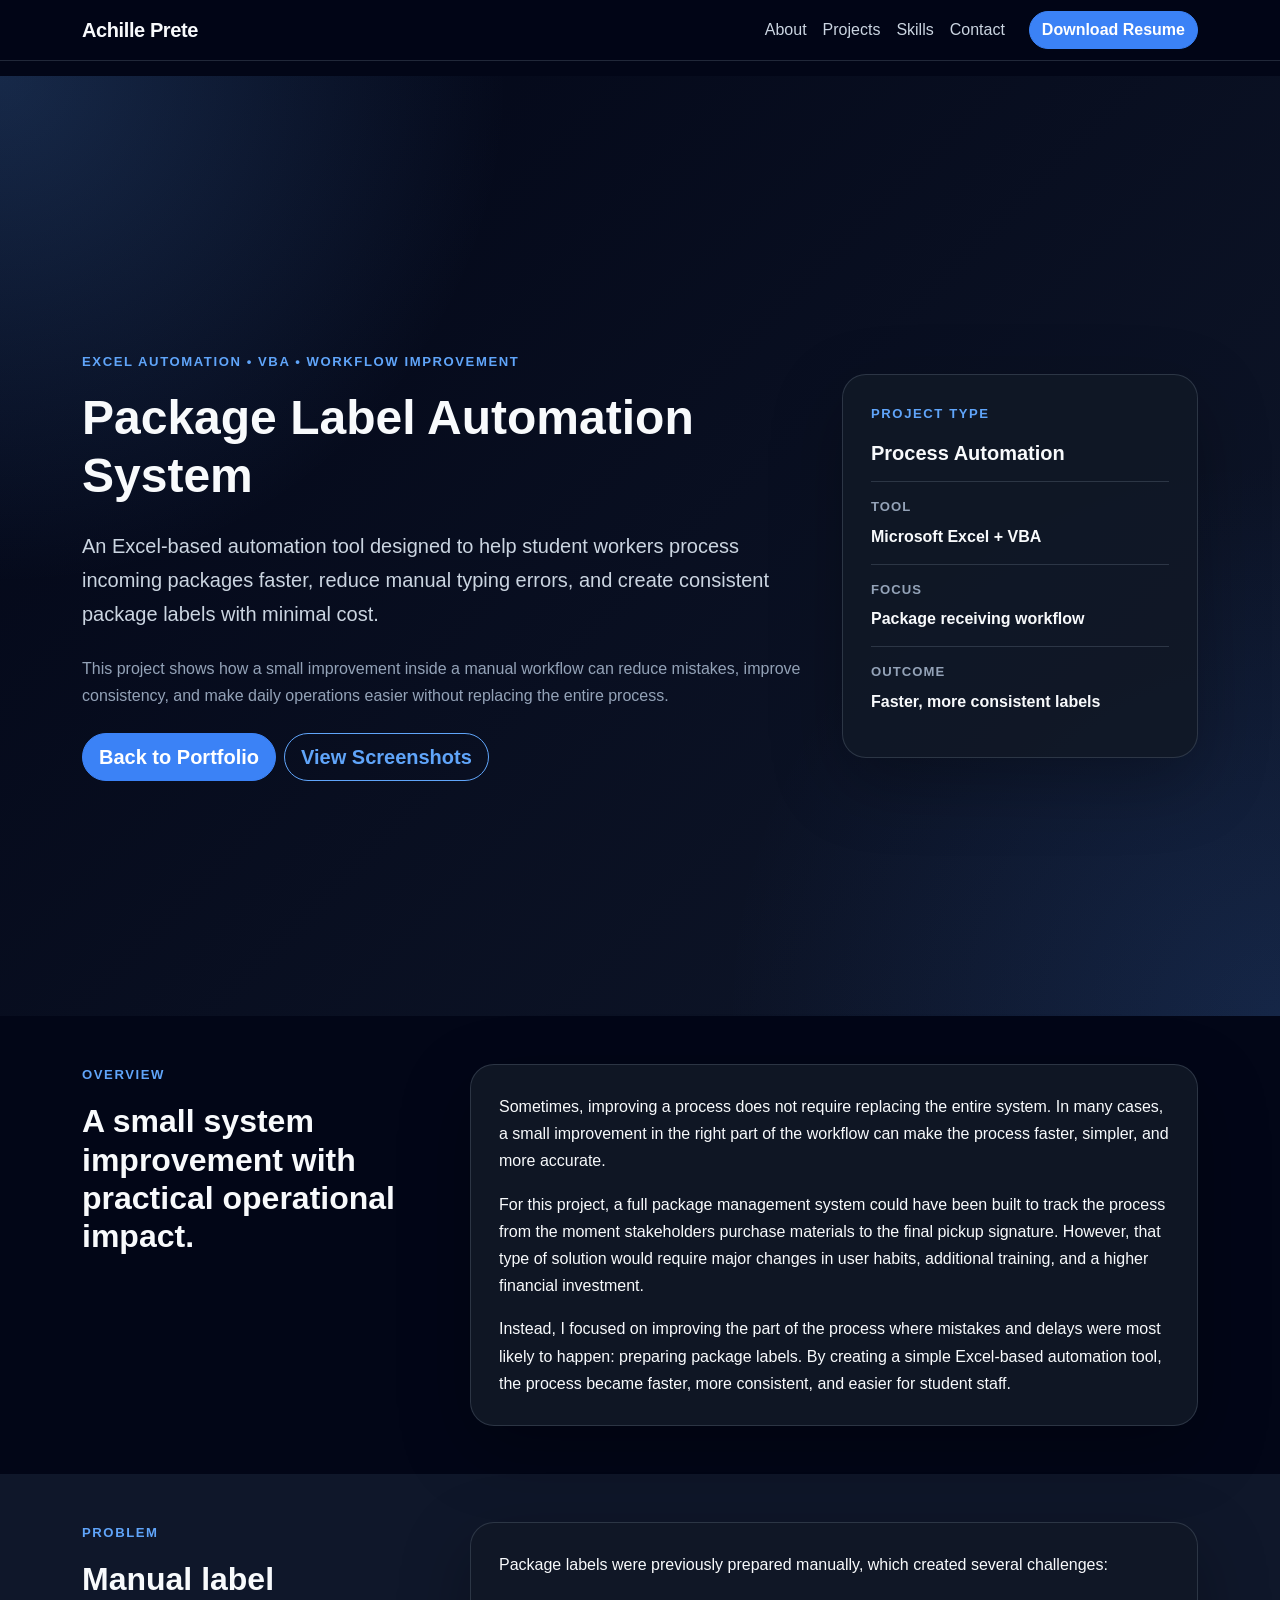
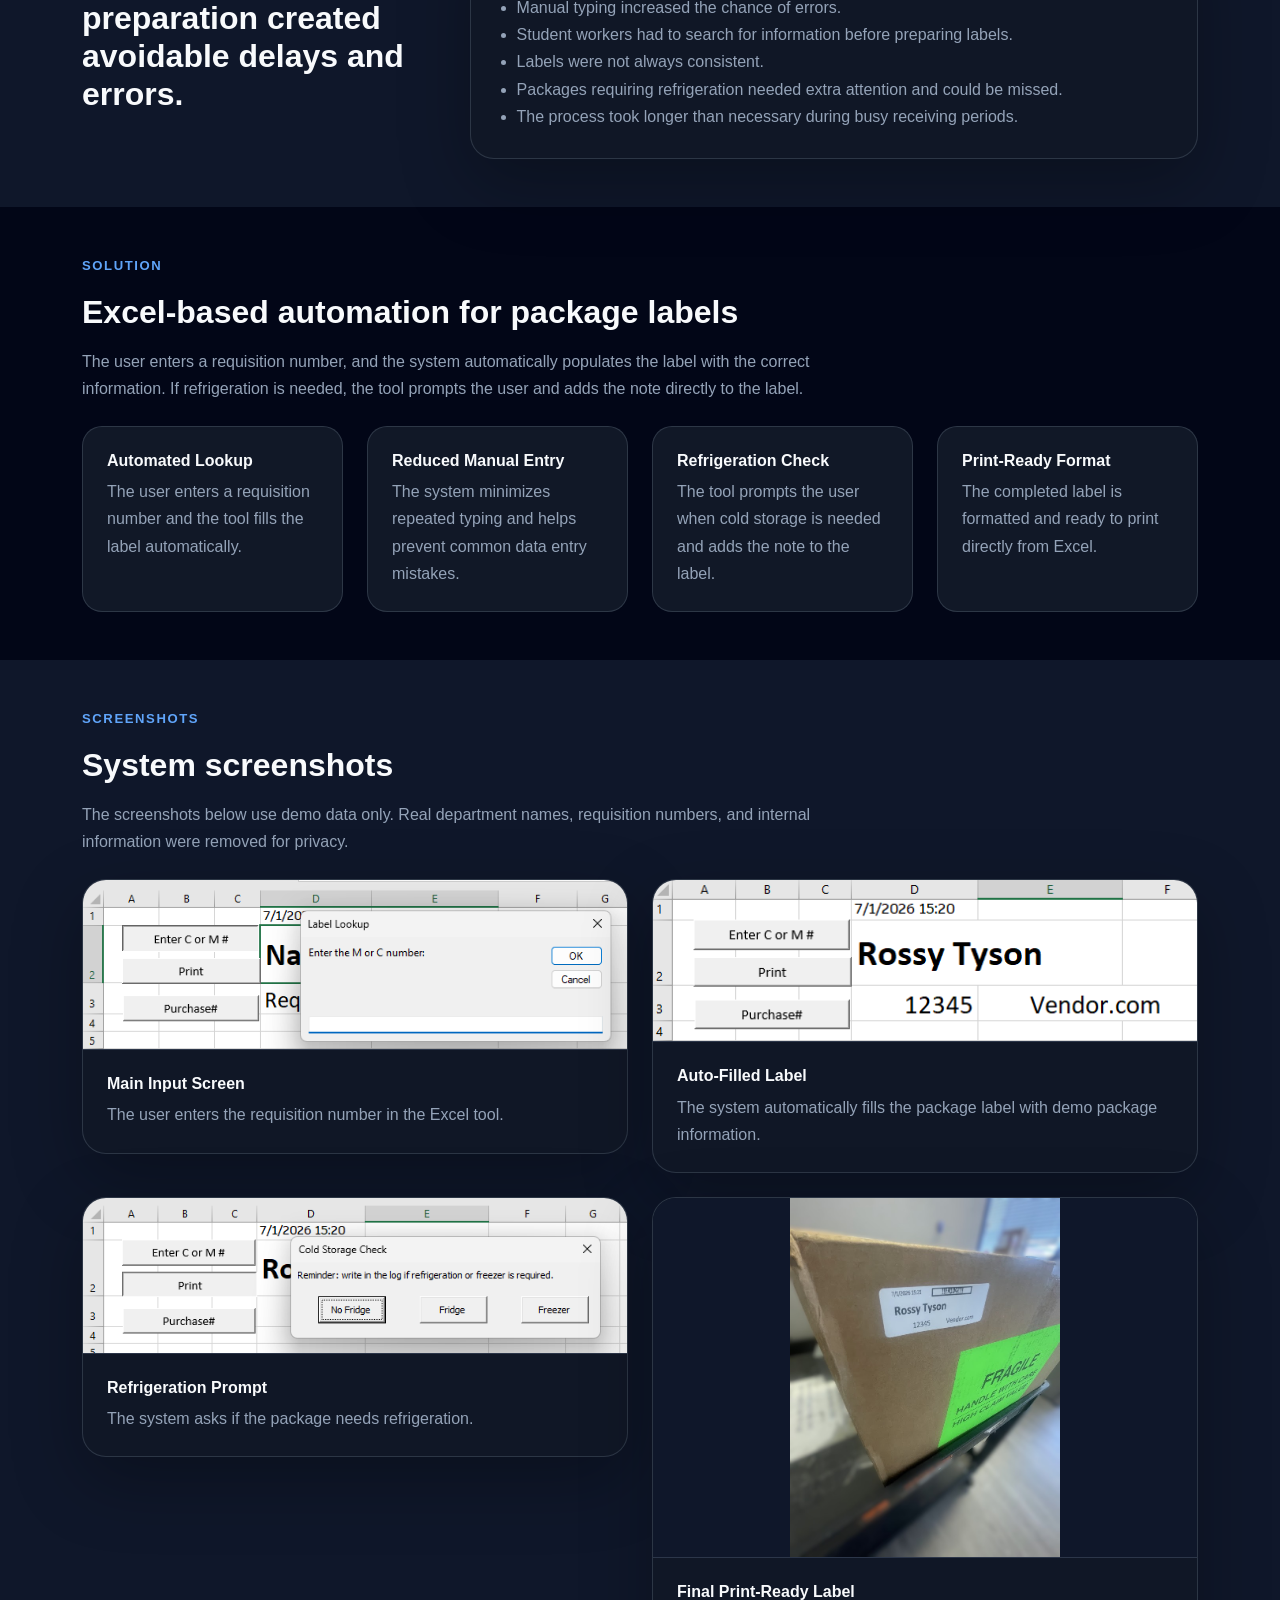
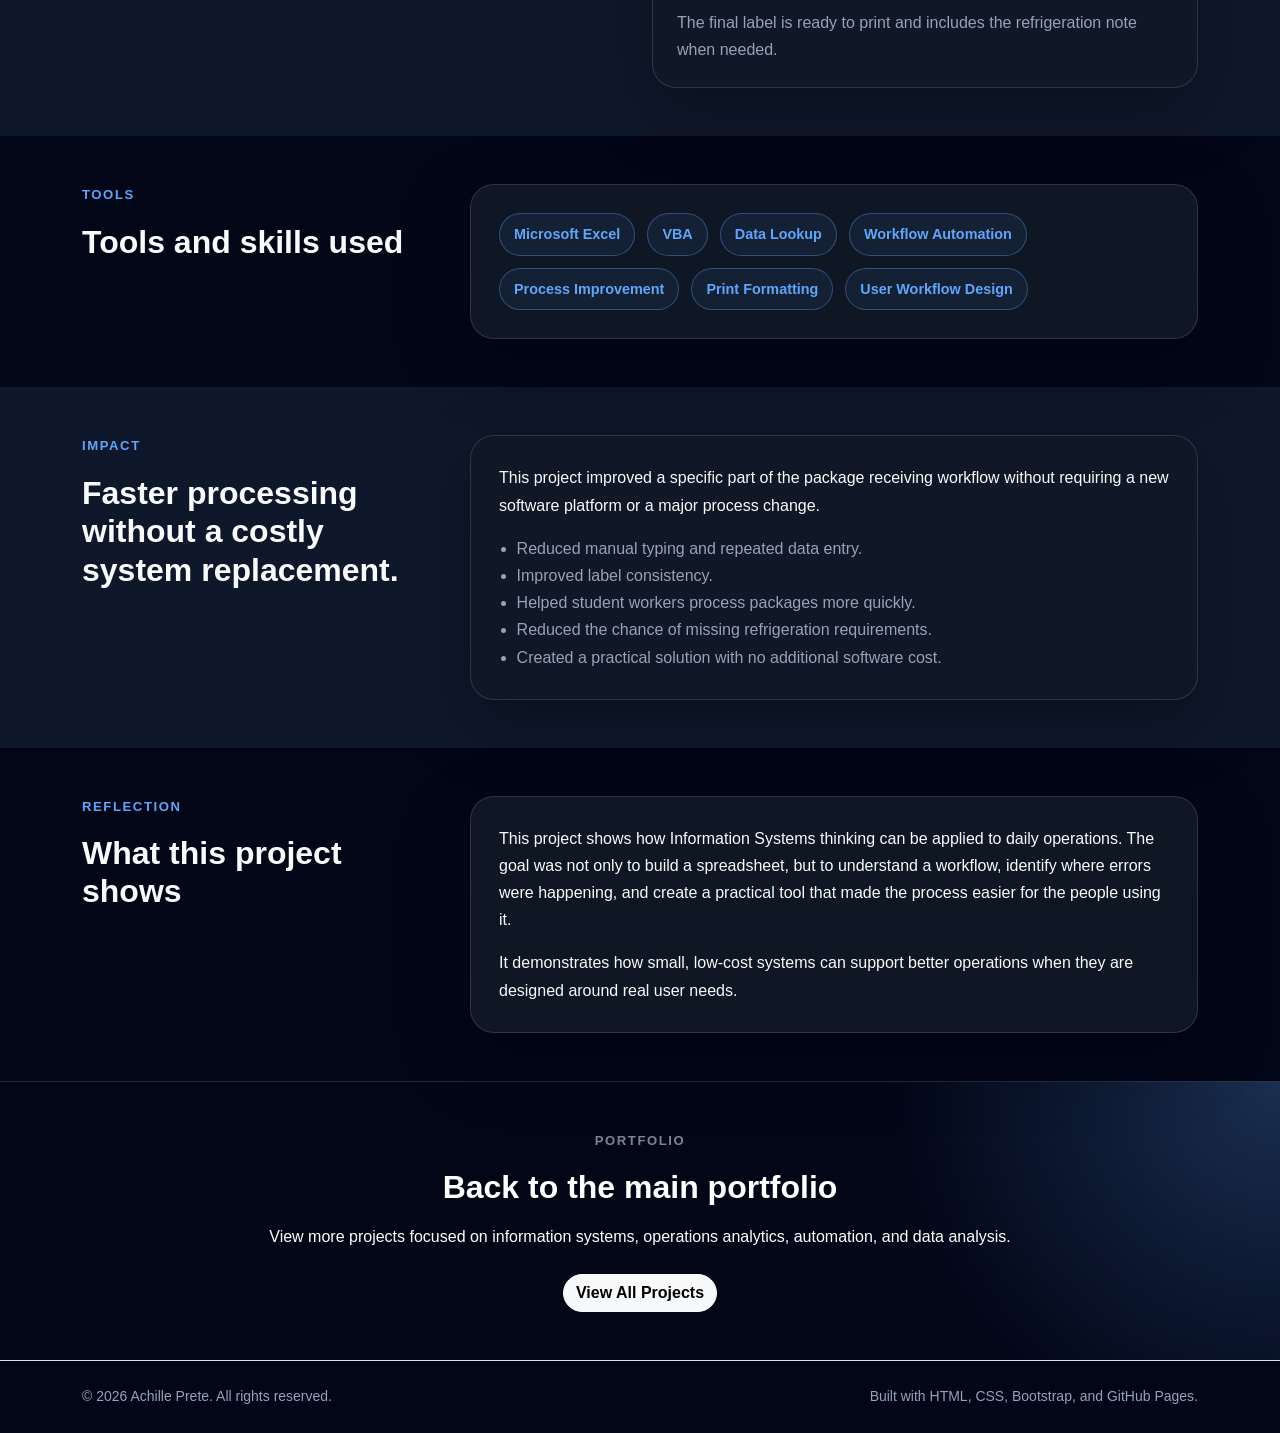
==== commit 865c373f: "Update package-label-automation.html jpg" ====
--- a/package-label-automation.html
+++ b/package-label-automation.html
@@ -280,7 +280,7 @@
 
           <div class="col-md-6">
             <div class="screenshot-card">
-              <img src="assets/img/package-label-final.png" alt="Final package label with refrigeration note">
+              <img src="assets/img/package-label-final.jpg" alt="Final package label with refrigeration note">
               <div class="screenshot-body">
                 <h3 class="h6 fw-bold">Final Print-Ready Label</h3>
                 <p class="text-muted mb-0">
--- a/assets/css/styles.css
+++ b/assets/css/styles.css
@@ -260,3 +260,75 @@
     height: 320px;
   }
 }
+.project-hero {
+  padding-top: 40px;
+}
+
+.project-summary-card,
+.content-card,
+.screenshot-card {
+  background: rgba(17, 24, 39, 0.92);
+  border: 1px solid var(--border);
+  border-radius: 24px;
+  padding: 28px;
+  box-shadow: 0 24px 70px rgba(0, 0, 0, 0.28);
+}
+
+.summary-item {
+  display: grid;
+  gap: 4px;
+  padding: 14px 0;
+  border-top: 1px solid var(--border);
+}
+
+.summary-item span {
+  color: var(--muted-dark);
+  font-size: 0.82rem;
+  text-transform: uppercase;
+  letter-spacing: 0.08em;
+  font-weight: 700;
+}
+
+.summary-item strong {
+  color: var(--text);
+}
+
+.content-card p:last-child {
+  margin-bottom: 0;
+}
+
+.screenshot-card {
+  padding: 0;
+  overflow: hidden;
+}
+
+.screenshot-card img {
+  width: 100%;
+  height: auto;
+  max-height: 360px;
+  object-fit: contain;
+  background: #0f172a;
+  border-bottom: 1px solid var(--border);
+}
+
+.screenshot-body {
+  padding: 24px;
+}
+
+.skills-list {
+  display: flex;
+  flex-wrap: wrap;
+  gap: 12px;
+}
+
+.skills-list span {
+  display: inline-flex;
+  align-items: center;
+  border: 1px solid rgba(96, 165, 250, 0.35);
+  background: rgba(96, 165, 250, 0.08);
+  color: var(--primary);
+  border-radius: 999px;
+  padding: 8px 14px;
+  font-size: 0.9rem;
+  font-weight: 700;
+}
